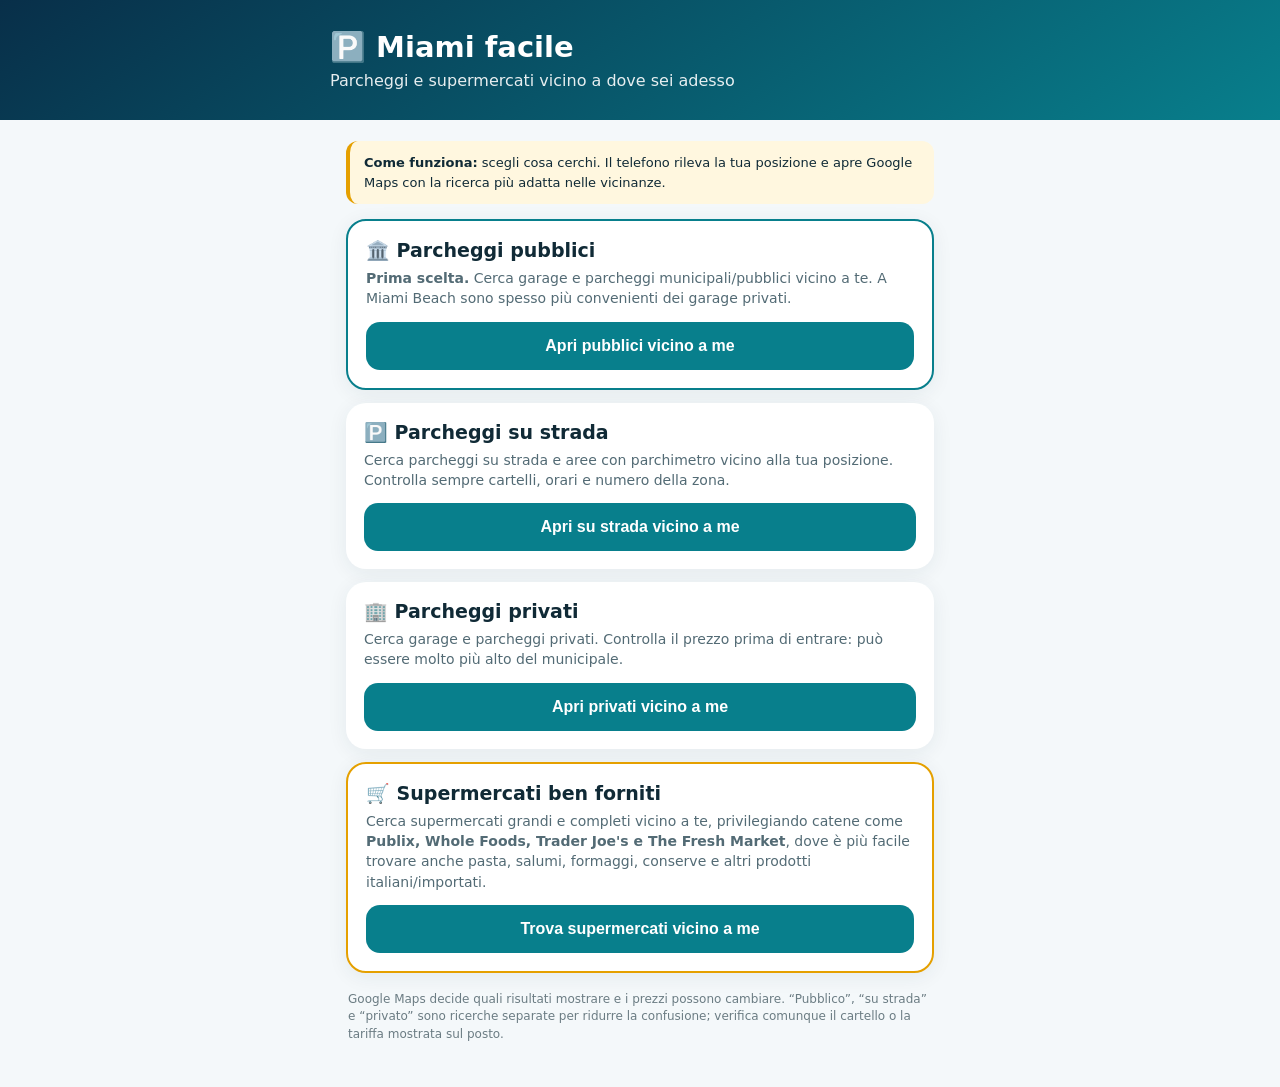
==== parking/index.html @ 73efa2f7 "Add simple parking and supermarket finder" ====
<!doctype html>
<html lang="it">
<head>
<meta charset="utf-8">
<meta name="viewport" content="width=device-width,initial-scale=1,viewport-fit=cover">
<meta name="theme-color" content="#082f49">
<title>Miami • Parcheggi & Supermercati</title>
<style>
*{box-sizing:border-box}body{margin:0;font-family:system-ui,-apple-system,Segoe UI,sans-serif;background:#f4f8fa;color:#102a36}header{background:linear-gradient(145deg,#082f49,#087f8c);color:#fff;padding:30px 18px}main,header div{max-width:620px;margin:auto}h1{margin:0 0 7px;font-size:29px}header p{margin:0;opacity:.9}main{padding:16px}.card{background:#fff;border-radius:20px;padding:18px;margin:0 0 13px;box-shadow:0 4px 20px #173d4d12}.card h2{font-size:19px;margin:0 0 6px}.card p{font-size:14px;line-height:1.45;color:#536b75;margin:5px 0 13px}.btn{display:block;width:100%;border:0;border-radius:14px;padding:15px 12px;background:#087f8c;color:#fff;font-size:16px;font-weight:800;text-align:center;text-decoration:none;cursor:pointer}.primary{border:2px solid #087f8c}.note{font-size:13px;line-height:1.5;background:#fff7df;border-left:4px solid #e5a000;padding:12px 14px;border-radius:12px;margin:5px 0 15px}.status{font-size:13px;text-align:center;color:#607680;margin:12px 0 4px}.super{border:2px solid #e5a000}.small{font-size:12px;color:#6b7c83;line-height:1.45;margin:18px 2px 28px}
</style>
</head>
<body>
<header><div><h1>🅿️ Miami facile</h1><p>Parcheggi e supermercati vicino a dove sei adesso</p></div></header>
<main>
<div class="note"><b>Come funziona:</b> scegli cosa cerchi. Il telefono rileva la tua posizione e apre Google Maps con la ricerca più adatta nelle vicinanze.</div>
<div class="card primary"><h2>🏛️ Parcheggi pubblici</h2><p><b>Prima scelta.</b> Cerca garage e parcheggi municipali/pubblici vicino a te. A Miami Beach sono spesso più convenienti dei garage privati.</p><button class="btn" onclick="near('municipal public parking garage')">Apri pubblici vicino a me</button></div>
<div class="card"><h2>🅿️ Parcheggi su strada</h2><p>Cerca parcheggi su strada e aree con parchimetro vicino alla tua posizione. Controlla sempre cartelli, orari e numero della zona.</p><button class="btn" onclick="near('street parking metered parking')">Apri su strada vicino a me</button></div>
<div class="card"><h2>🏢 Parcheggi privati</h2><p>Cerca garage e parcheggi privati. Controlla il prezzo prima di entrare: può essere molto più alto del municipale.</p><button class="btn" onclick="near('private parking garage')">Apri privati vicino a me</button></div>
<div class="card super"><h2>🛒 Supermercati ben forniti</h2><p>Cerca supermercati grandi e completi vicino a te, privilegiando catene come <b>Publix, Whole Foods, Trader Joe's e The Fresh Market</b>, dove è più facile trovare anche pasta, salumi, formaggi, conserve e altri prodotti italiani/importati.</p><button class="btn" onclick="near('Publix Whole Foods Trader Joe’s The Fresh Market supermarket Italian food')">Trova supermercati vicino a me</button></div>
<div id="status" class="status"></div>
<p class="small">Google Maps decide quali risultati mostrare e i prezzi possono cambiare. “Pubblico”, “su strada” e “privato” sono ricerche separate per ridurre la confusione; verifica comunque il cartello o la tariffa mostrata sul posto.</p>
</main>
<script>
function near(q){
 const s=document.getElementById('status');s.textContent='📍 Cerco la tua posizione…';
 const open=(lat,lon)=>{const u='https://www.google.com/maps/search/?api=1&query='+encodeURIComponent(q)+'&center='+lat+','+lon;s.textContent='Apro Google Maps…';location.href=u};
 if(navigator.geolocation){navigator.geolocation.getCurrentPosition(p=>open(p.coords.latitude,p.coords.longitude),()=>{s.textContent='Posizione non disponibile: Google Maps userà la tua posizione.';location.href='https://www.google.com/maps/search/?api=1&query='+encodeURIComponent(q)},{enableHighAccuracy:true,timeout:6000,maximumAge:30000})}else{location.href='https://www.google.com/maps/search/?api=1&query='+encodeURIComponent(q)}
}
</script>
</body></html>
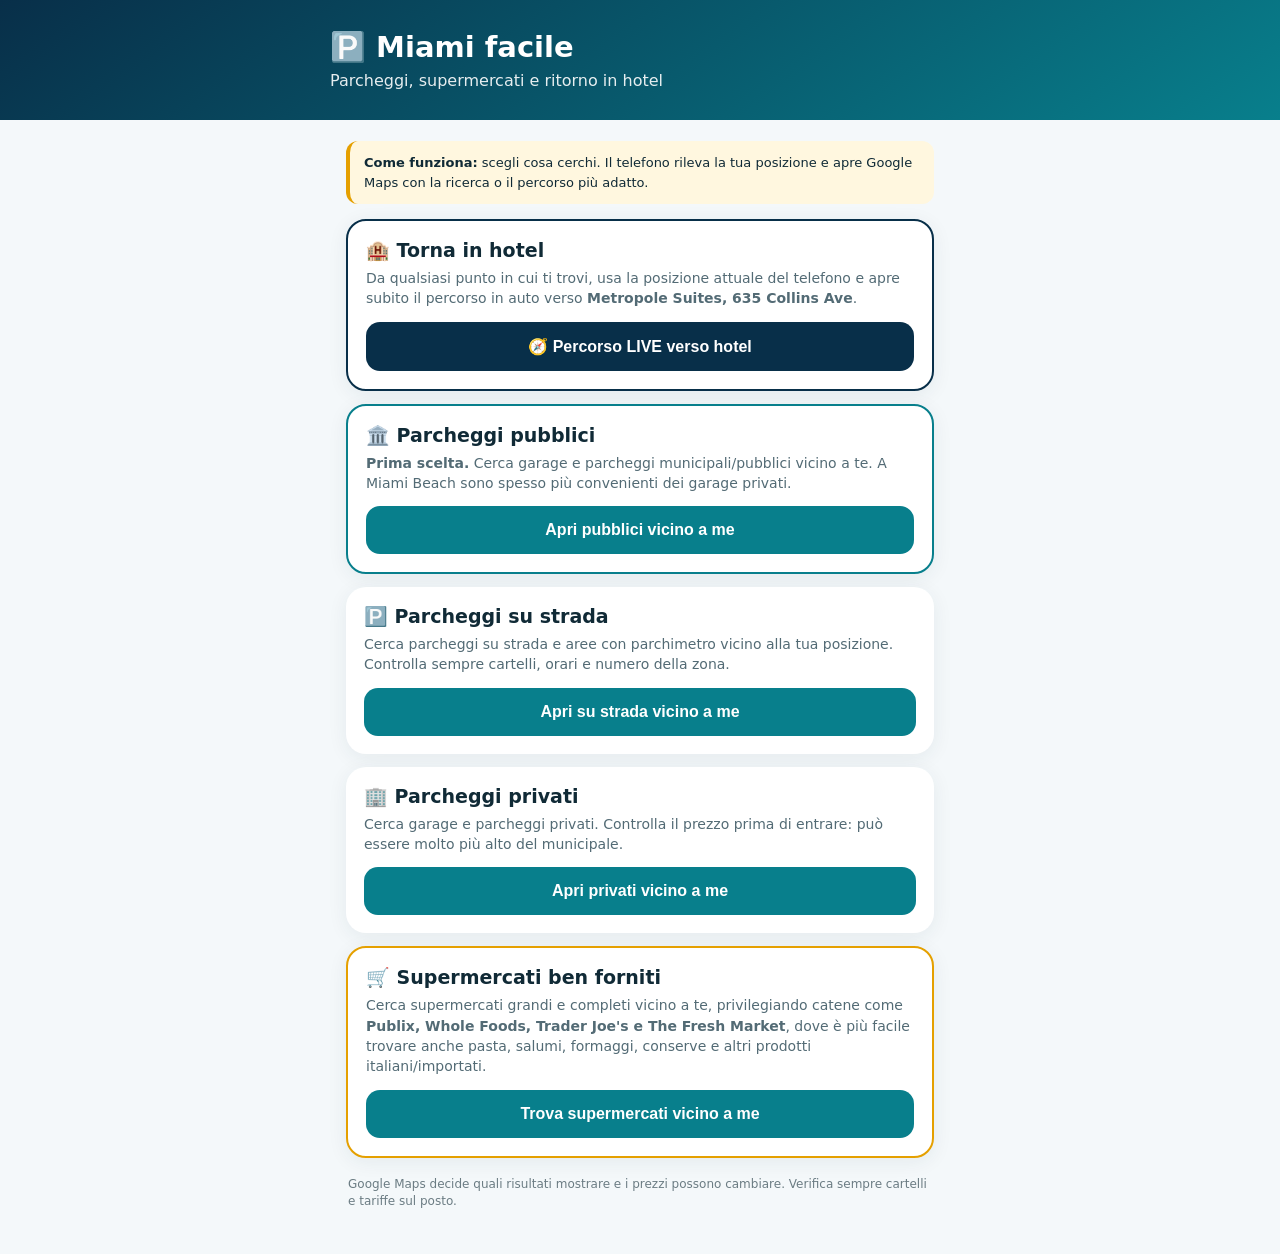
==== commit 8e42fbe8: "Add live route back to hotel" ====
--- a/parking/index.html
+++ b/parking/index.html
@@ -6,25 +6,25 @@
 <meta name="theme-color" content="#082f49">
 <title>Miami • Parcheggi & Supermercati</title>
 <style>
-*{box-sizing:border-box}body{margin:0;font-family:system-ui,-apple-system,Segoe UI,sans-serif;background:#f4f8fa;color:#102a36}header{background:linear-gradient(145deg,#082f49,#087f8c);color:#fff;padding:30px 18px}main,header div{max-width:620px;margin:auto}h1{margin:0 0 7px;font-size:29px}header p{margin:0;opacity:.9}main{padding:16px}.card{background:#fff;border-radius:20px;padding:18px;margin:0 0 13px;box-shadow:0 4px 20px #173d4d12}.card h2{font-size:19px;margin:0 0 6px}.card p{font-size:14px;line-height:1.45;color:#536b75;margin:5px 0 13px}.btn{display:block;width:100%;border:0;border-radius:14px;padding:15px 12px;background:#087f8c;color:#fff;font-size:16px;font-weight:800;text-align:center;text-decoration:none;cursor:pointer}.primary{border:2px solid #087f8c}.note{font-size:13px;line-height:1.5;background:#fff7df;border-left:4px solid #e5a000;padding:12px 14px;border-radius:12px;margin:5px 0 15px}.status{font-size:13px;text-align:center;color:#607680;margin:12px 0 4px}.super{border:2px solid #e5a000}.small{font-size:12px;color:#6b7c83;line-height:1.45;margin:18px 2px 28px}
+*{box-sizing:border-box}body{margin:0;font-family:system-ui,-apple-system,Segoe UI,sans-serif;background:#f4f8fa;color:#102a36}header{background:linear-gradient(145deg,#082f49,#087f8c);color:#fff;padding:30px 18px}main,header div{max-width:620px;margin:auto}h1{margin:0 0 7px;font-size:29px}header p{margin:0;opacity:.9}main{padding:16px}.card{background:#fff;border-radius:20px;padding:18px;margin:0 0 13px;box-shadow:0 4px 20px #173d4d12}.card h2{font-size:19px;margin:0 0 6px}.card p{font-size:14px;line-height:1.45;color:#536b75;margin:5px 0 13px}.btn{display:block;width:100%;border:0;border-radius:14px;padding:15px 12px;background:#087f8c;color:#fff;font-size:16px;font-weight:800;text-align:center;text-decoration:none;cursor:pointer}.primary{border:2px solid #087f8c}.hotel{border:2px solid #082f49}.hotel .btn{background:#082f49}.note{font-size:13px;line-height:1.5;background:#fff7df;border-left:4px solid #e5a000;padding:12px 14px;border-radius:12px;margin:5px 0 15px}.status{font-size:13px;text-align:center;color:#607680;margin:12px 0 4px}.super{border:2px solid #e5a000}.small{font-size:12px;color:#6b7c83;line-height:1.45;margin:18px 2px 28px}
 </style>
 </head>
 <body>
-<header><div><h1>🅿️ Miami facile</h1><p>Parcheggi e supermercati vicino a dove sei adesso</p></div></header>
+<header><div><h1>🅿️ Miami facile</h1><p>Parcheggi, supermercati e ritorno in hotel</p></div></header>
 <main>
-<div class="note"><b>Come funziona:</b> scegli cosa cerchi. Il telefono rileva la tua posizione e apre Google Maps con la ricerca più adatta nelle vicinanze.</div>
+<div class="note"><b>Come funziona:</b> scegli cosa cerchi. Il telefono rileva la tua posizione e apre Google Maps con la ricerca o il percorso più adatto.</div>
+<div class="card hotel"><h2>🏨 Torna in hotel</h2><p>Da qualsiasi punto in cui ti trovi, usa la posizione attuale del telefono e apre subito il percorso in auto verso <b>Metropole Suites, 635 Collins Ave</b>.</p><button class="btn" onclick="hotel()">🧭 Percorso LIVE verso hotel</button></div>
 <div class="card primary"><h2>🏛️ Parcheggi pubblici</h2><p><b>Prima scelta.</b> Cerca garage e parcheggi municipali/pubblici vicino a te. A Miami Beach sono spesso più convenienti dei garage privati.</p><button class="btn" onclick="near('municipal public parking garage')">Apri pubblici vicino a me</button></div>
 <div class="card"><h2>🅿️ Parcheggi su strada</h2><p>Cerca parcheggi su strada e aree con parchimetro vicino alla tua posizione. Controlla sempre cartelli, orari e numero della zona.</p><button class="btn" onclick="near('street parking metered parking')">Apri su strada vicino a me</button></div>
 <div class="card"><h2>🏢 Parcheggi privati</h2><p>Cerca garage e parcheggi privati. Controlla il prezzo prima di entrare: può essere molto più alto del municipale.</p><button class="btn" onclick="near('private parking garage')">Apri privati vicino a me</button></div>
 <div class="card super"><h2>🛒 Supermercati ben forniti</h2><p>Cerca supermercati grandi e completi vicino a te, privilegiando catene come <b>Publix, Whole Foods, Trader Joe's e The Fresh Market</b>, dove è più facile trovare anche pasta, salumi, formaggi, conserve e altri prodotti italiani/importati.</p><button class="btn" onclick="near('Publix Whole Foods Trader Joe’s The Fresh Market supermarket Italian food')">Trova supermercati vicino a me</button></div>
 <div id="status" class="status"></div>
-<p class="small">Google Maps decide quali risultati mostrare e i prezzi possono cambiare. “Pubblico”, “su strada” e “privato” sono ricerche separate per ridurre la confusione; verifica comunque il cartello o la tariffa mostrata sul posto.</p>
+<p class="small">Google Maps decide quali risultati mostrare e i prezzi possono cambiare. Verifica sempre cartelli e tariffe sul posto.</p>
 </main>
 <script>
-function near(q){
- const s=document.getElementById('status');s.textContent='📍 Cerco la tua posizione…';
- const open=(lat,lon)=>{const u='https://www.google.com/maps/search/?api=1&query='+encodeURIComponent(q)+'&center='+lat+','+lon;s.textContent='Apro Google Maps…';location.href=u};
- if(navigator.geolocation){navigator.geolocation.getCurrentPosition(p=>open(p.coords.latitude,p.coords.longitude),()=>{s.textContent='Posizione non disponibile: Google Maps userà la tua posizione.';location.href='https://www.google.com/maps/search/?api=1&query='+encodeURIComponent(q)},{enableHighAccuracy:true,timeout:6000,maximumAge:30000})}else{location.href='https://www.google.com/maps/search/?api=1&query='+encodeURIComponent(q)}
-}
+const statusEl=()=>document.getElementById('status');
+function getpos(ok,fallback){const s=statusEl();s.textContent='📍 Cerco la tua posizione…';if(navigator.geolocation){navigator.geolocation.getCurrentPosition(p=>ok(p.coords.latitude,p.coords.longitude),()=>fallback(),{enableHighAccuracy:true,timeout:6000,maximumAge:30000})}else fallback()}
+function near(q){getpos((lat,lon)=>{statusEl().textContent='Apro Google Maps…';location.href='https://www.google.com/maps/search/?api=1&query='+encodeURIComponent(q)+'&center='+lat+','+lon},()=>{statusEl().textContent='Google Maps userà la tua posizione.';location.href='https://www.google.com/maps/search/?api=1&query='+encodeURIComponent(q)})}
+function hotel(){const dest='635 Collins Ave, Miami Beach, FL';getpos((lat,lon)=>{statusEl().textContent='Apro il percorso verso l’hotel…';location.href='https://www.google.com/maps/dir/?api=1&origin='+lat+','+lon+'&destination='+encodeURIComponent(dest)+'&travelmode=driving'},()=>{statusEl().textContent='Google Maps userà la tua posizione attuale.';location.href='https://www.google.com/maps/dir/?api=1&destination='+encodeURIComponent(dest)+'&travelmode=driving'})}
 </script>
 </body></html>
